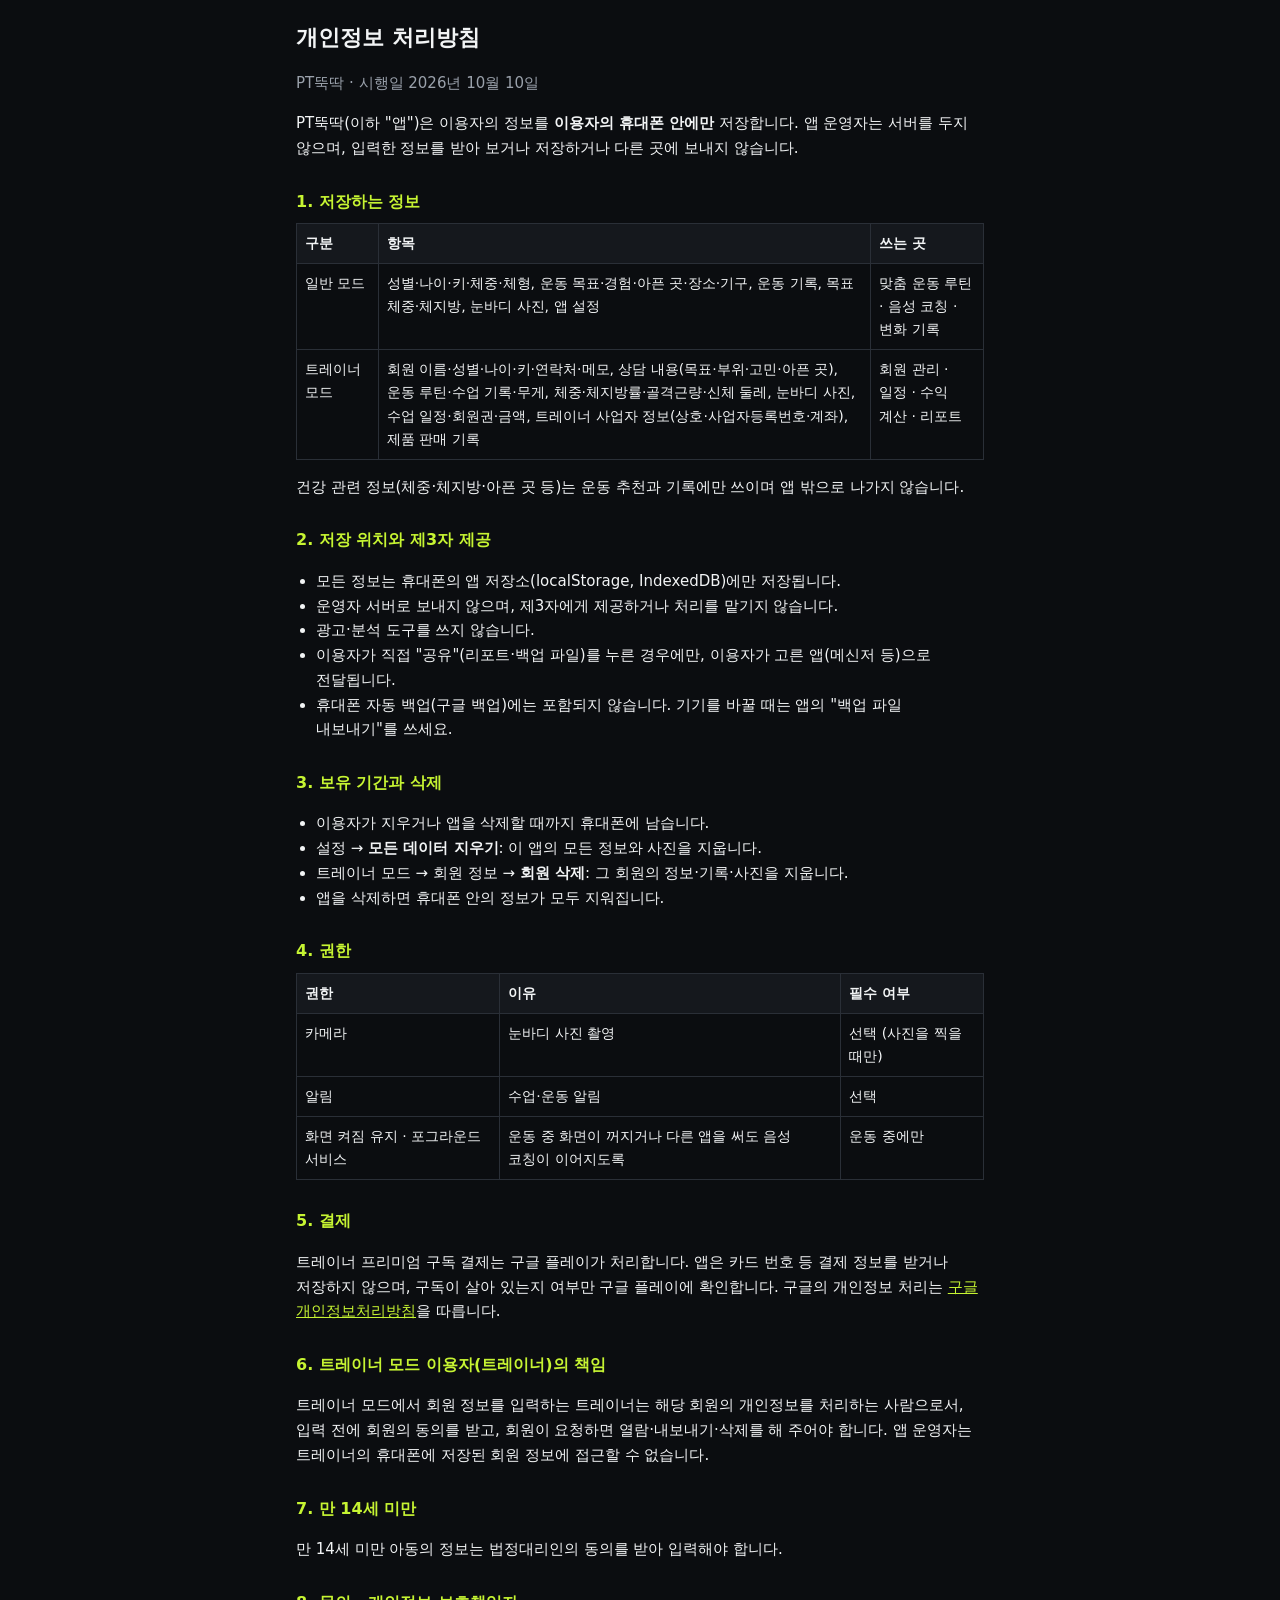
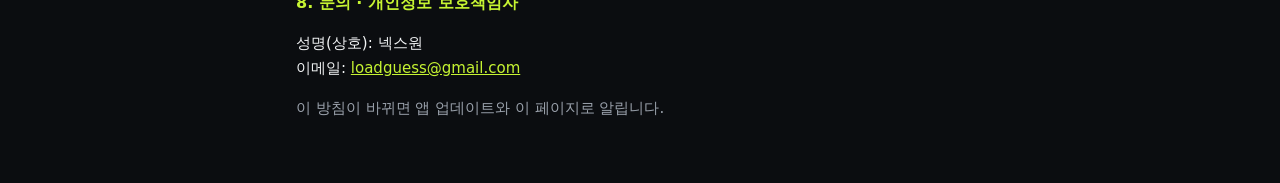
==== privacy.html @ 29074157 "PT뚝딱 개인정보 처리방침 · 이용약관" ====
<!doctype html>
<html lang="ko"><head><meta charset="utf-8"><meta name="viewport" content="width=device-width, initial-scale=1">
<title>PT뚝딱 개인정보 처리방침</title><link rel="stylesheet" href="legal.css"></head>
<body><main>
<h1>개인정보 처리방침</h1>
<p class="sub">PT뚝딱 · 시행일 2026년 10월 10일</p>

<p>PT뚝딱(이하 "앱")은 이용자의 정보를 <b>이용자의 휴대폰 안에만</b> 저장합니다. 앱 운영자는 서버를 두지 않으며, 입력한 정보를 받아 보거나 저장하거나 다른 곳에 보내지 않습니다.</p>

<h2>1. 저장하는 정보</h2>
<table>
<tr><th>구분</th><th>항목</th><th>쓰는 곳</th></tr>
<tr><td>일반 모드</td><td>성별·나이·키·체중·체형, 운동 목표·경험·아픈 곳·장소·기구, 운동 기록, 목표 체중·체지방, 눈바디 사진, 앱 설정</td><td>맞춤 운동 루틴 · 음성 코칭 · 변화 기록</td></tr>
<tr><td>트레이너 모드</td><td>회원 이름·성별·나이·키·연락처·메모, 상담 내용(목표·부위·고민·아픈 곳), 운동 루틴·수업 기록·무게, 체중·체지방률·골격근량·신체 둘레, 눈바디 사진, 수업 일정·회원권·금액, 트레이너 사업자 정보(상호·사업자등록번호·계좌), 제품 판매 기록</td><td>회원 관리 · 일정 · 수익 계산 · 리포트</td></tr>
</table>
<p>건강 관련 정보(체중·체지방·아픈 곳 등)는 운동 추천과 기록에만 쓰이며 앱 밖으로 나가지 않습니다.</p>

<h2>2. 저장 위치와 제3자 제공</h2>
<ul>
<li>모든 정보는 휴대폰의 앱 저장소(localStorage, IndexedDB)에만 저장됩니다.</li>
<li>운영자 서버로 보내지 않으며, 제3자에게 제공하거나 처리를 맡기지 않습니다.</li>
<li>광고·분석 도구를 쓰지 않습니다.</li>
<li>이용자가 직접 "공유"(리포트·백업 파일)를 누른 경우에만, 이용자가 고른 앱(메신저 등)으로 전달됩니다.</li>
<li>휴대폰 자동 백업(구글 백업)에는 포함되지 않습니다. 기기를 바꿀 때는 앱의 "백업 파일 내보내기"를 쓰세요.</li>
</ul>

<h2>3. 보유 기간과 삭제</h2>
<ul>
<li>이용자가 지우거나 앱을 삭제할 때까지 휴대폰에 남습니다.</li>
<li>설정 → <b>모든 데이터 지우기</b>: 이 앱의 모든 정보와 사진을 지웁니다.</li>
<li>트레이너 모드 → 회원 정보 → <b>회원 삭제</b>: 그 회원의 정보·기록·사진을 지웁니다.</li>
<li>앱을 삭제하면 휴대폰 안의 정보가 모두 지워집니다.</li>
</ul>

<h2>4. 권한</h2>
<table>
<tr><th>권한</th><th>이유</th><th>필수 여부</th></tr>
<tr><td>카메라</td><td>눈바디 사진 촬영</td><td>선택 (사진을 찍을 때만)</td></tr>
<tr><td>알림</td><td>수업·운동 알림</td><td>선택</td></tr>
<tr><td>화면 켜짐 유지 · 포그라운드 서비스</td><td>운동 중 화면이 꺼지거나 다른 앱을 써도 음성 코칭이 이어지도록</td><td>운동 중에만</td></tr>
</table>

<h2>5. 결제</h2>
<p>트레이너 프리미엄 구독 결제는 구글 플레이가 처리합니다. 앱은 카드 번호 등 결제 정보를 받거나 저장하지 않으며, 구독이 살아 있는지 여부만 구글 플레이에 확인합니다. 구글의 개인정보 처리는 <a href="https://policies.google.com/privacy" target="_blank" rel="noopener">구글 개인정보처리방침</a>을 따릅니다.</p>

<h2>6. 트레이너 모드 이용자(트레이너)의 책임</h2>
<p>트레이너 모드에서 회원 정보를 입력하는 트레이너는 해당 회원의 개인정보를 처리하는 사람으로서, 입력 전에 회원의 동의를 받고, 회원이 요청하면 열람·내보내기·삭제를 해 주어야 합니다. 앱 운영자는 트레이너의 휴대폰에 저장된 회원 정보에 접근할 수 없습니다.</p>

<h2>7. 만 14세 미만</h2>
<p>만 14세 미만 아동의 정보는 법정대리인의 동의를 받아 입력해야 합니다.</p>

<h2>8. 문의 · 개인정보 보호책임자</h2>
<p>성명(상호): 넥스원<br>이메일: <a href="mailto:loadguess@gmail.com">loadguess@gmail.com</a></p>
<p class="sub">이 방침이 바뀌면 앱 업데이트와 이 페이지로 알립니다.</p>
</main></body></html>
---- legal.css ----
/* 처리방침 · 약관 · 라이선스 — 앱 안(iframe)과 공개 웹 양쪽에서 같은 파일 */
:root { --bg:#0B0D10; --surface:#15181D; --line:#2A2F37; --text:#F2F4F5; --sub:#9AA1AB; --accent:#C6F432; color-scheme:dark; }
* { box-sizing:border-box; }
body { margin:0; background:var(--bg); color:var(--text); font:15px/1.65 system-ui,-apple-system,"Apple SD Gothic Neo","Noto Sans KR",sans-serif; word-break:keep-all; }
main { max-width:720px; margin:0 auto; padding:20px 16px 48px; }
h1 { font-size:22px; margin:0 0 4px; }
h2 { font-size:16px; margin:28px 0 8px; color:var(--accent); }
p, li { color:var(--text); }
.sub, small { color:var(--sub); }
ul { padding-left:20px; }
table { width:100%; border-collapse:collapse; font-size:14px; }
th, td { border:1px solid var(--line); padding:8px; text-align:left; vertical-align:top; }
th { background:var(--surface); }
a { color:var(--accent); }
.todo { background:#3a2a00; color:#FFB547; padding:0 4px; border-radius:4px; }
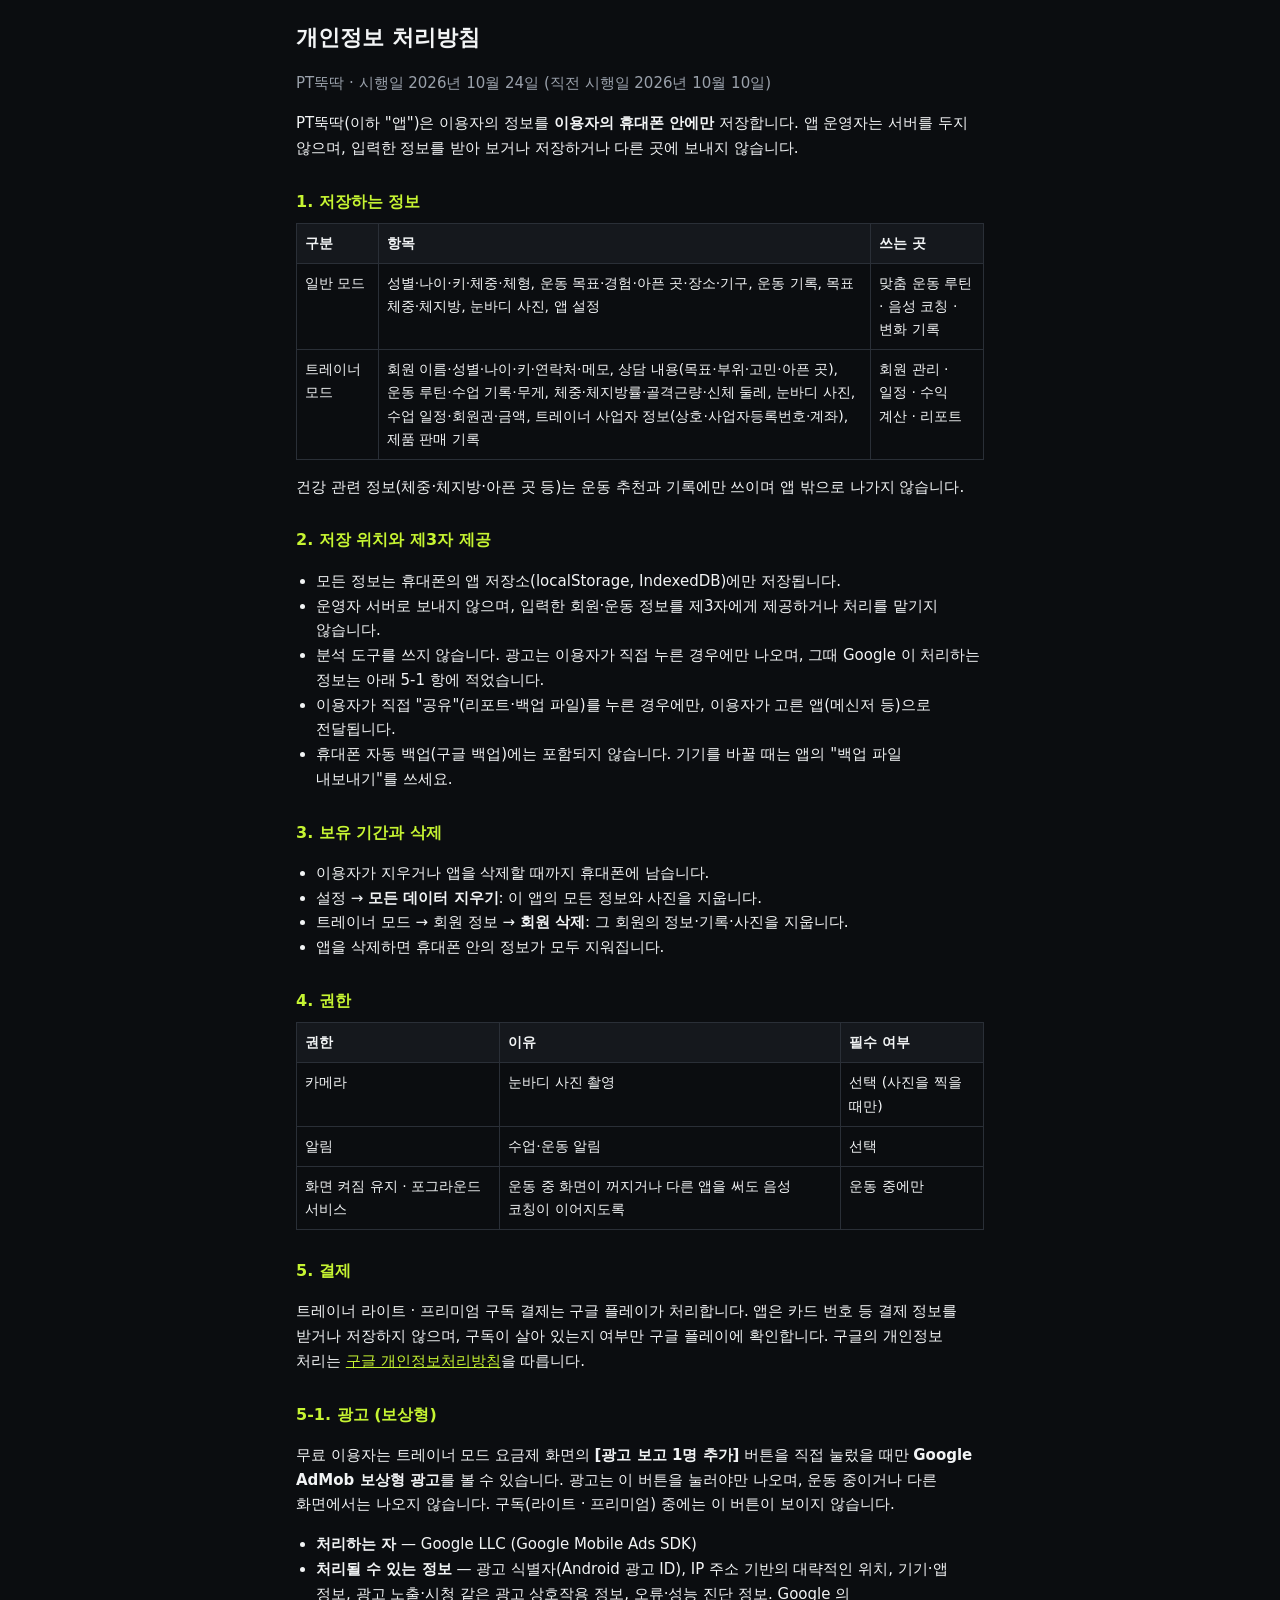
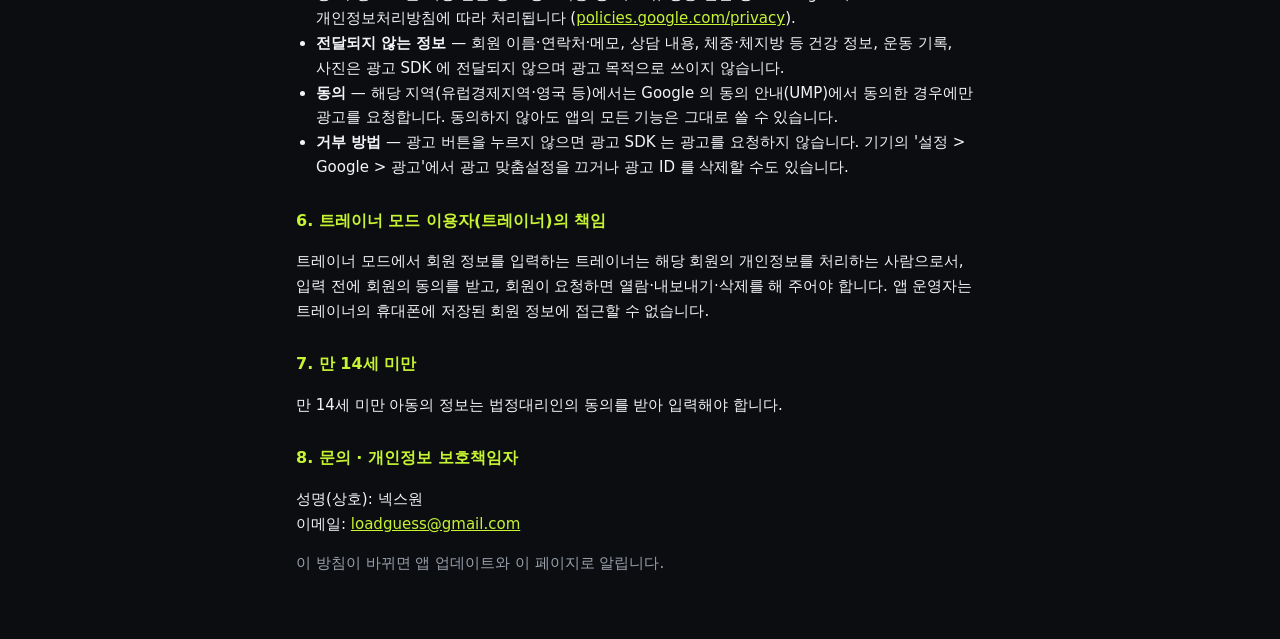
==== commit d70922cd: "방침·약관 개정: 보상형 광고(AdMob) · 라이트 구독 (시행일 2026-10-24) Co-Authored-By: Claude Sonnet 5.5 <noreply@anthrop" ====
--- a/privacy.html
+++ b/privacy.html
@@ -3,7 +3,7 @@
 <title>PT뚝딱 개인정보 처리방침</title><link rel="stylesheet" href="legal.css"></head>
 <body><main>
 <h1>개인정보 처리방침</h1>
-<p class="sub">PT뚝딱 · 시행일 2026년 10월 10일</p>
+<p class="sub">PT뚝딱 · 시행일 2026년 10월 24일 (직전 시행일 2026년 10월 10일)</p>
 
 <p>PT뚝딱(이하 "앱")은 이용자의 정보를 <b>이용자의 휴대폰 안에만</b> 저장합니다. 앱 운영자는 서버를 두지 않으며, 입력한 정보를 받아 보거나 저장하거나 다른 곳에 보내지 않습니다.</p>
 
@@ -18,8 +18,8 @@
 <h2>2. 저장 위치와 제3자 제공</h2>
 <ul>
 <li>모든 정보는 휴대폰의 앱 저장소(localStorage, IndexedDB)에만 저장됩니다.</li>
-<li>운영자 서버로 보내지 않으며, 제3자에게 제공하거나 처리를 맡기지 않습니다.</li>
-<li>광고·분석 도구를 쓰지 않습니다.</li>
+<li>운영자 서버로 보내지 않으며, 입력한 회원·운동 정보를 제3자에게 제공하거나 처리를 맡기지 않습니다.</li>
+<li>분석 도구를 쓰지 않습니다. 광고는 이용자가 직접 누른 경우에만 나오며, 그때 Google 이 처리하는 정보는 아래 5-1 항에 적었습니다.</li>
 <li>이용자가 직접 "공유"(리포트·백업 파일)를 누른 경우에만, 이용자가 고른 앱(메신저 등)으로 전달됩니다.</li>
 <li>휴대폰 자동 백업(구글 백업)에는 포함되지 않습니다. 기기를 바꿀 때는 앱의 "백업 파일 내보내기"를 쓰세요.</li>
 </ul>
@@ -41,7 +41,17 @@
 </table>
 
 <h2>5. 결제</h2>
-<p>트레이너 프리미엄 구독 결제는 구글 플레이가 처리합니다. 앱은 카드 번호 등 결제 정보를 받거나 저장하지 않으며, 구독이 살아 있는지 여부만 구글 플레이에 확인합니다. 구글의 개인정보 처리는 <a href="https://policies.google.com/privacy" target="_blank" rel="noopener">구글 개인정보처리방침</a>을 따릅니다.</p>
+<p>트레이너 라이트 · 프리미엄 구독 결제는 구글 플레이가 처리합니다. 앱은 카드 번호 등 결제 정보를 받거나 저장하지 않으며, 구독이 살아 있는지 여부만 구글 플레이에 확인합니다. 구글의 개인정보 처리는 <a href="https://policies.google.com/privacy" target="_blank" rel="noopener">구글 개인정보처리방침</a>을 따릅니다.</p>
+
+<h2>5-1. 광고 (보상형)</h2>
+<p>무료 이용자는 트레이너 모드 요금제 화면의 <b>[광고 보고 1명 추가]</b> 버튼을 직접 눌렀을 때만 <b>Google AdMob 보상형 광고</b>를 볼 수 있습니다. 광고는 이 버튼을 눌러야만 나오며, 운동 중이거나 다른 화면에서는 나오지 않습니다. 구독(라이트 · 프리미엄) 중에는 이 버튼이 보이지 않습니다.</p>
+<ul>
+<li><b>처리하는 자</b> — Google LLC (Google Mobile Ads SDK)</li>
+<li><b>처리될 수 있는 정보</b> — 광고 식별자(Android 광고 ID), IP 주소 기반의 대략적인 위치, 기기·앱 정보, 광고 노출·시청 같은 광고 상호작용 정보, 오류·성능 진단 정보. Google 의 개인정보처리방침에 따라 처리됩니다 (<a href="https://policies.google.com/privacy">policies.google.com/privacy</a>).</li>
+<li><b>전달되지 않는 정보</b> — 회원 이름·연락처·메모, 상담 내용, 체중·체지방 등 건강 정보, 운동 기록, 사진은 광고 SDK 에 전달되지 않으며 광고 목적으로 쓰이지 않습니다.</li>
+<li><b>동의</b> — 해당 지역(유럽경제지역·영국 등)에서는 Google 의 동의 안내(UMP)에서 동의한 경우에만 광고를 요청합니다. 동의하지 않아도 앱의 모든 기능은 그대로 쓸 수 있습니다.</li>
+<li><b>거부 방법</b> — 광고 버튼을 누르지 않으면 광고 SDK 는 광고를 요청하지 않습니다. 기기의 '설정 &gt; Google &gt; 광고'에서 광고 맞춤설정을 끄거나 광고 ID 를 삭제할 수도 있습니다.</li>
+</ul>
 
 <h2>6. 트레이너 모드 이용자(트레이너)의 책임</h2>
 <p>트레이너 모드에서 회원 정보를 입력하는 트레이너는 해당 회원의 개인정보를 처리하는 사람으로서, 입력 전에 회원의 동의를 받고, 회원이 요청하면 열람·내보내기·삭제를 해 주어야 합니다. 앱 운영자는 트레이너의 휴대폰에 저장된 회원 정보에 접근할 수 없습니다.</p>
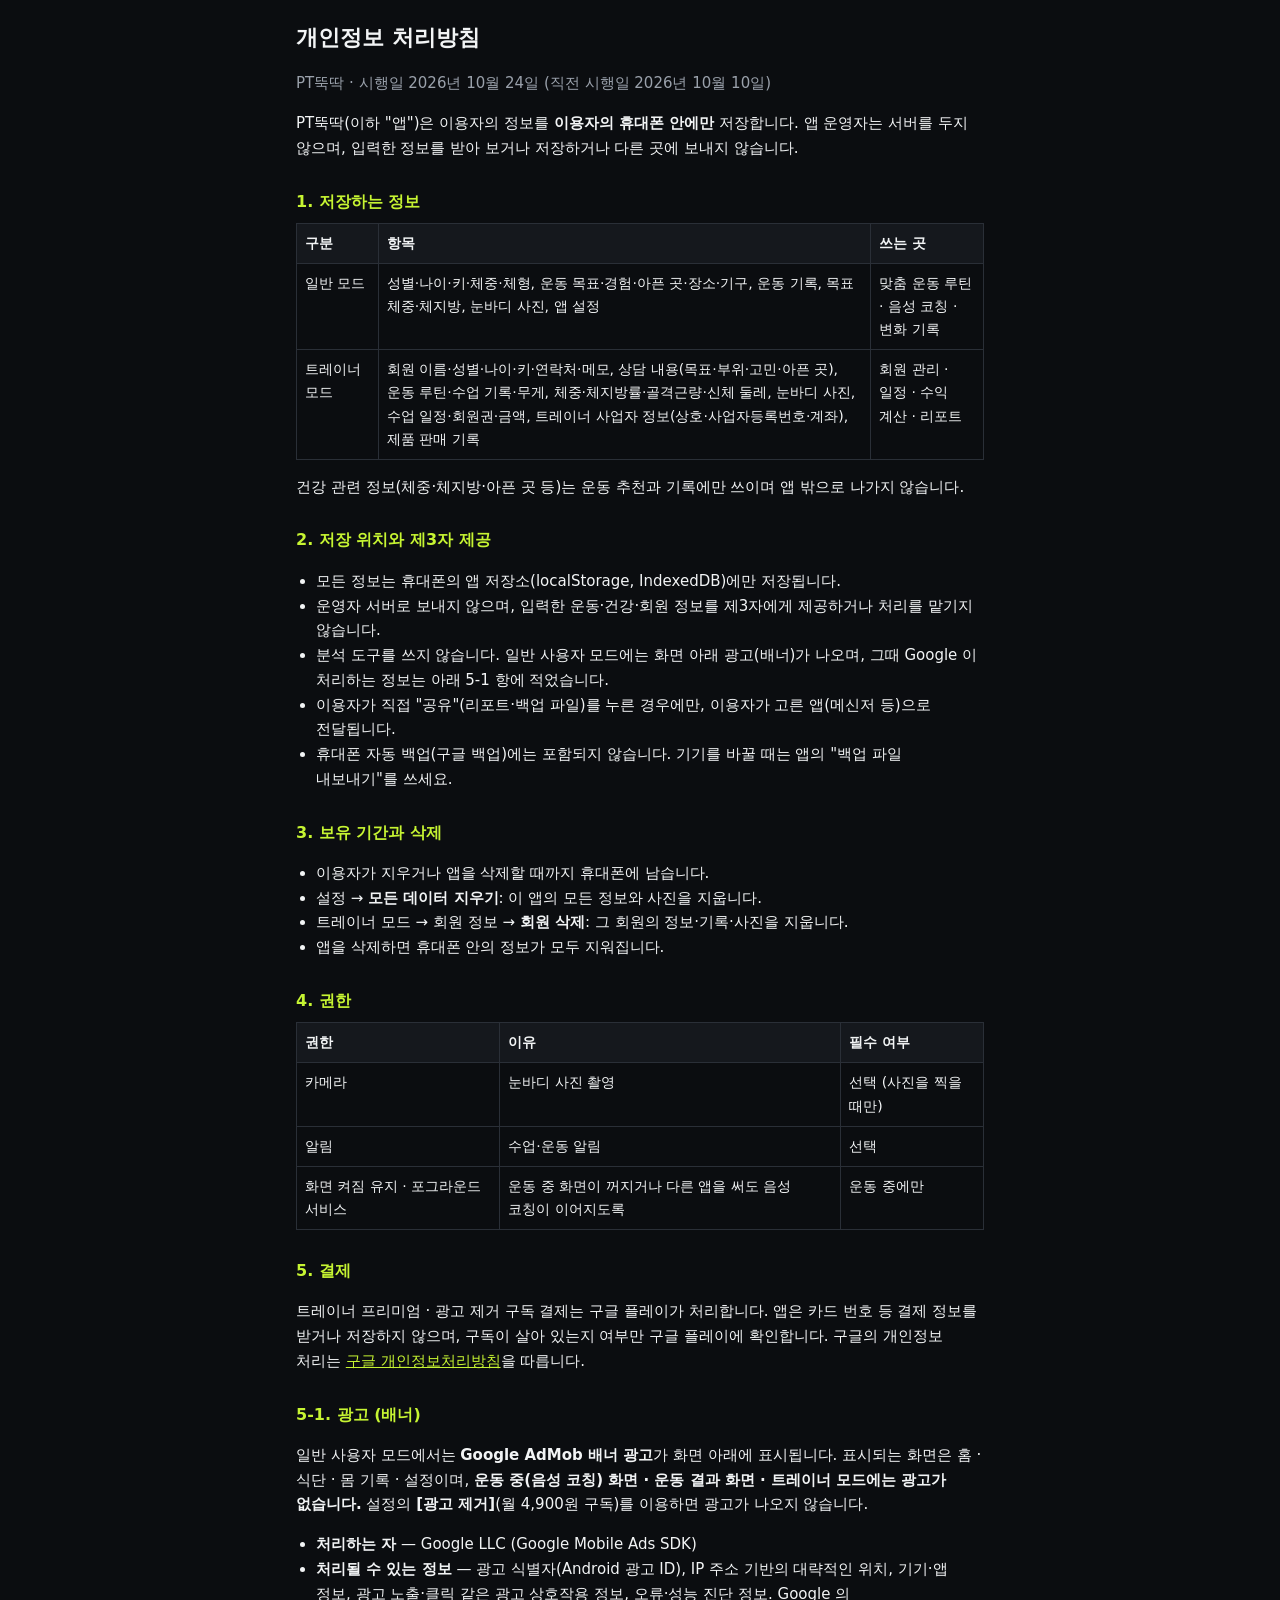
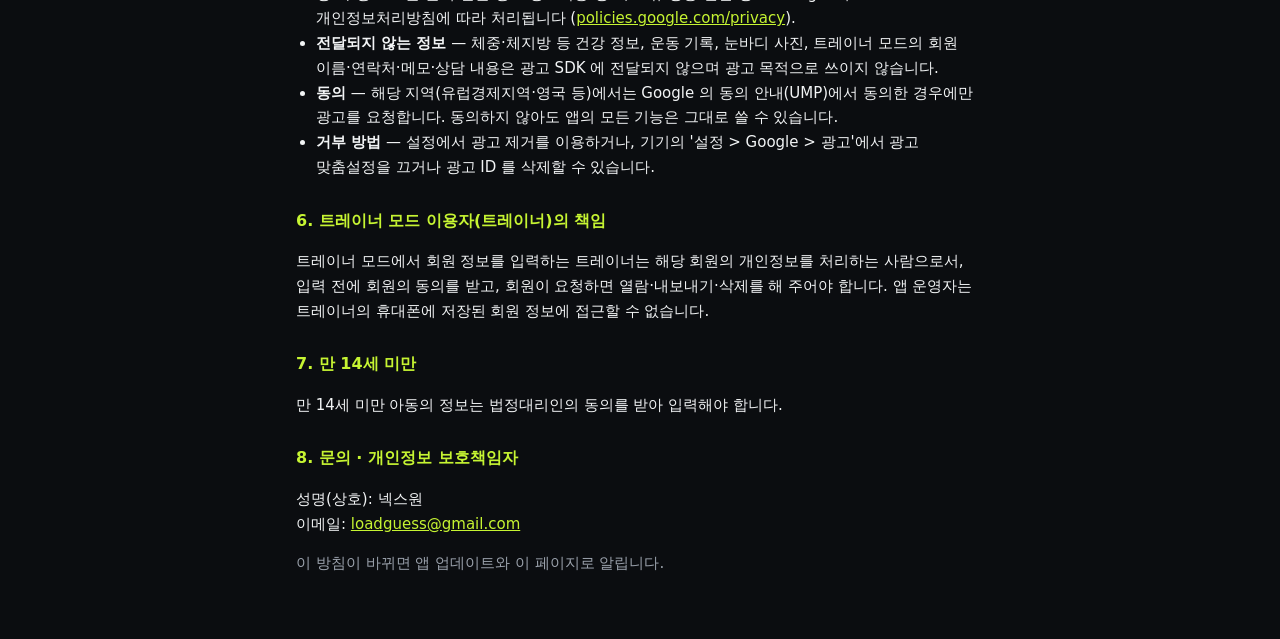
==== commit e605af25: "방침·약관 정정: 일반 사용자 하단 배너 광고 · 광고 제거 구독 (시행일 2026-10-24) Co-Authored-By: Claude Sonnet 5.5 <noreply@ant" ====
--- a/privacy.html
+++ b/privacy.html
@@ -18,8 +18,8 @@
 <h2>2. 저장 위치와 제3자 제공</h2>
 <ul>
 <li>모든 정보는 휴대폰의 앱 저장소(localStorage, IndexedDB)에만 저장됩니다.</li>
-<li>운영자 서버로 보내지 않으며, 입력한 회원·운동 정보를 제3자에게 제공하거나 처리를 맡기지 않습니다.</li>
-<li>분석 도구를 쓰지 않습니다. 광고는 이용자가 직접 누른 경우에만 나오며, 그때 Google 이 처리하는 정보는 아래 5-1 항에 적었습니다.</li>
+<li>운영자 서버로 보내지 않으며, 입력한 운동·건강·회원 정보를 제3자에게 제공하거나 처리를 맡기지 않습니다.</li>
+<li>분석 도구를 쓰지 않습니다. 일반 사용자 모드에는 화면 아래 광고(배너)가 나오며, 그때 Google 이 처리하는 정보는 아래 5-1 항에 적었습니다.</li>
 <li>이용자가 직접 "공유"(리포트·백업 파일)를 누른 경우에만, 이용자가 고른 앱(메신저 등)으로 전달됩니다.</li>
 <li>휴대폰 자동 백업(구글 백업)에는 포함되지 않습니다. 기기를 바꿀 때는 앱의 "백업 파일 내보내기"를 쓰세요.</li>
 </ul>
@@ -41,16 +41,16 @@
 </table>
 
 <h2>5. 결제</h2>
-<p>트레이너 라이트 · 프리미엄 구독 결제는 구글 플레이가 처리합니다. 앱은 카드 번호 등 결제 정보를 받거나 저장하지 않으며, 구독이 살아 있는지 여부만 구글 플레이에 확인합니다. 구글의 개인정보 처리는 <a href="https://policies.google.com/privacy" target="_blank" rel="noopener">구글 개인정보처리방침</a>을 따릅니다.</p>
+<p>트레이너 프리미엄 · 광고 제거 구독 결제는 구글 플레이가 처리합니다. 앱은 카드 번호 등 결제 정보를 받거나 저장하지 않으며, 구독이 살아 있는지 여부만 구글 플레이에 확인합니다. 구글의 개인정보 처리는 <a href="https://policies.google.com/privacy" target="_blank" rel="noopener">구글 개인정보처리방침</a>을 따릅니다.</p>
 
-<h2>5-1. 광고 (보상형)</h2>
-<p>무료 이용자는 트레이너 모드 요금제 화면의 <b>[광고 보고 1명 추가]</b> 버튼을 직접 눌렀을 때만 <b>Google AdMob 보상형 광고</b>를 볼 수 있습니다. 광고는 이 버튼을 눌러야만 나오며, 운동 중이거나 다른 화면에서는 나오지 않습니다. 구독(라이트 · 프리미엄) 중에는 이 버튼이 보이지 않습니다.</p>
+<h2>5-1. 광고 (배너)</h2>
+<p>일반 사용자 모드에서는 <b>Google AdMob 배너 광고</b>가 화면 아래에 표시됩니다. 표시되는 화면은 홈 · 식단 · 몸 기록 · 설정이며, <b>운동 중(음성 코칭) 화면 · 운동 결과 화면 · 트레이너 모드에는 광고가 없습니다.</b> 설정의 <b>[광고 제거]</b>(월 4,900원 구독)를 이용하면 광고가 나오지 않습니다.</p>
 <ul>
 <li><b>처리하는 자</b> — Google LLC (Google Mobile Ads SDK)</li>
-<li><b>처리될 수 있는 정보</b> — 광고 식별자(Android 광고 ID), IP 주소 기반의 대략적인 위치, 기기·앱 정보, 광고 노출·시청 같은 광고 상호작용 정보, 오류·성능 진단 정보. Google 의 개인정보처리방침에 따라 처리됩니다 (<a href="https://policies.google.com/privacy">policies.google.com/privacy</a>).</li>
-<li><b>전달되지 않는 정보</b> — 회원 이름·연락처·메모, 상담 내용, 체중·체지방 등 건강 정보, 운동 기록, 사진은 광고 SDK 에 전달되지 않으며 광고 목적으로 쓰이지 않습니다.</li>
+<li><b>처리될 수 있는 정보</b> — 광고 식별자(Android 광고 ID), IP 주소 기반의 대략적인 위치, 기기·앱 정보, 광고 노출·클릭 같은 광고 상호작용 정보, 오류·성능 진단 정보. Google 의 개인정보처리방침에 따라 처리됩니다 (<a href="https://policies.google.com/privacy">policies.google.com/privacy</a>).</li>
+<li><b>전달되지 않는 정보</b> — 체중·체지방 등 건강 정보, 운동 기록, 눈바디 사진, 트레이너 모드의 회원 이름·연락처·메모·상담 내용은 광고 SDK 에 전달되지 않으며 광고 목적으로 쓰이지 않습니다.</li>
 <li><b>동의</b> — 해당 지역(유럽경제지역·영국 등)에서는 Google 의 동의 안내(UMP)에서 동의한 경우에만 광고를 요청합니다. 동의하지 않아도 앱의 모든 기능은 그대로 쓸 수 있습니다.</li>
-<li><b>거부 방법</b> — 광고 버튼을 누르지 않으면 광고 SDK 는 광고를 요청하지 않습니다. 기기의 '설정 &gt; Google &gt; 광고'에서 광고 맞춤설정을 끄거나 광고 ID 를 삭제할 수도 있습니다.</li>
+<li><b>거부 방법</b> — 설정에서 광고 제거를 이용하거나, 기기의 '설정 &gt; Google &gt; 광고'에서 광고 맞춤설정을 끄거나 광고 ID 를 삭제할 수 있습니다.</li>
 </ul>
 
 <h2>6. 트레이너 모드 이용자(트레이너)의 책임</h2>
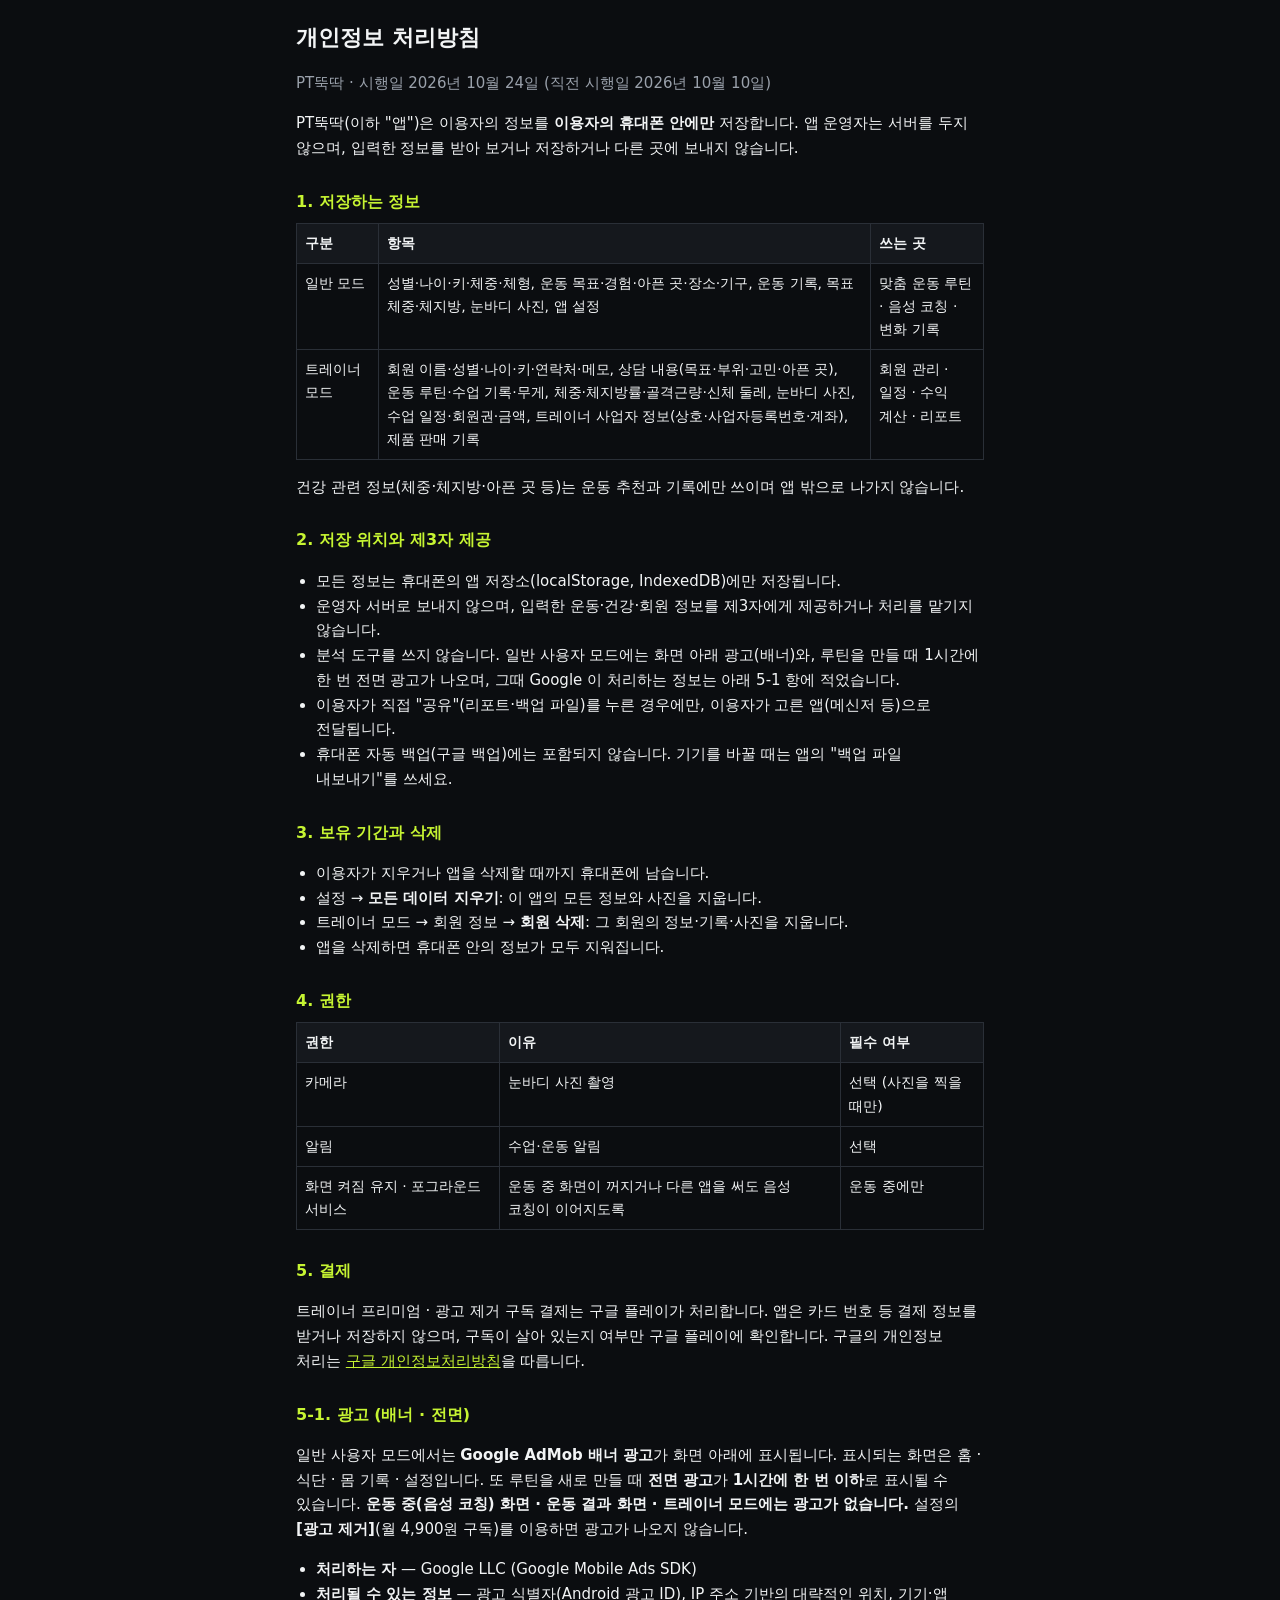
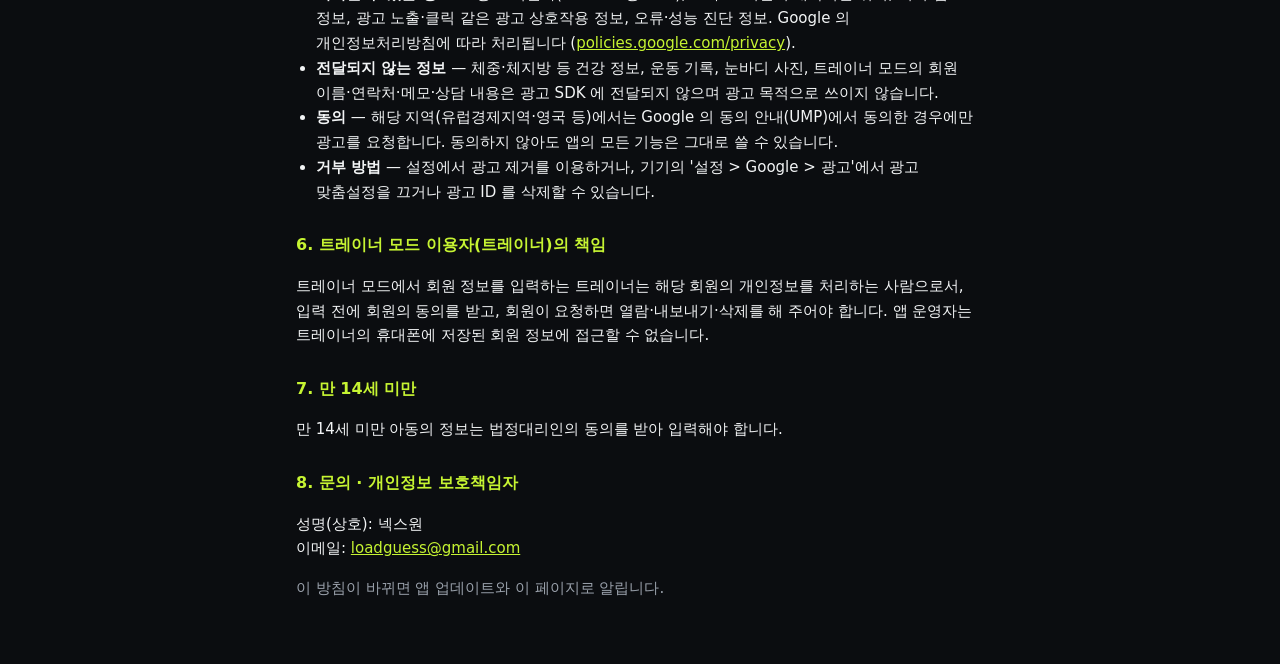
==== commit 3c85592d: "방침·약관 개정: 루틴 만들 때 전면 광고(AdMob, 1시간에 1회 이하) Co-Authored-By: Claude Sonnet 5.5 <noreply@anthropic.com>" ====
--- a/privacy.html
+++ b/privacy.html
@@ -19,7 +19,7 @@
 <ul>
 <li>모든 정보는 휴대폰의 앱 저장소(localStorage, IndexedDB)에만 저장됩니다.</li>
 <li>운영자 서버로 보내지 않으며, 입력한 운동·건강·회원 정보를 제3자에게 제공하거나 처리를 맡기지 않습니다.</li>
-<li>분석 도구를 쓰지 않습니다. 일반 사용자 모드에는 화면 아래 광고(배너)가 나오며, 그때 Google 이 처리하는 정보는 아래 5-1 항에 적었습니다.</li>
+<li>분석 도구를 쓰지 않습니다. 일반 사용자 모드에는 화면 아래 광고(배너)와, 루틴을 만들 때 1시간에 한 번 전면 광고가 나오며, 그때 Google 이 처리하는 정보는 아래 5-1 항에 적었습니다.</li>
 <li>이용자가 직접 "공유"(리포트·백업 파일)를 누른 경우에만, 이용자가 고른 앱(메신저 등)으로 전달됩니다.</li>
 <li>휴대폰 자동 백업(구글 백업)에는 포함되지 않습니다. 기기를 바꿀 때는 앱의 "백업 파일 내보내기"를 쓰세요.</li>
 </ul>
@@ -43,8 +43,8 @@
 <h2>5. 결제</h2>
 <p>트레이너 프리미엄 · 광고 제거 구독 결제는 구글 플레이가 처리합니다. 앱은 카드 번호 등 결제 정보를 받거나 저장하지 않으며, 구독이 살아 있는지 여부만 구글 플레이에 확인합니다. 구글의 개인정보 처리는 <a href="https://policies.google.com/privacy" target="_blank" rel="noopener">구글 개인정보처리방침</a>을 따릅니다.</p>
 
-<h2>5-1. 광고 (배너)</h2>
-<p>일반 사용자 모드에서는 <b>Google AdMob 배너 광고</b>가 화면 아래에 표시됩니다. 표시되는 화면은 홈 · 식단 · 몸 기록 · 설정이며, <b>운동 중(음성 코칭) 화면 · 운동 결과 화면 · 트레이너 모드에는 광고가 없습니다.</b> 설정의 <b>[광고 제거]</b>(월 4,900원 구독)를 이용하면 광고가 나오지 않습니다.</p>
+<h2>5-1. 광고 (배너 · 전면)</h2>
+<p>일반 사용자 모드에서는 <b>Google AdMob 배너 광고</b>가 화면 아래에 표시됩니다. 표시되는 화면은 홈 · 식단 · 몸 기록 · 설정입니다. 또 루틴을 새로 만들 때 <b>전면 광고</b>가 <b>1시간에 한 번 이하</b>로 표시될 수 있습니다. <b>운동 중(음성 코칭) 화면 · 운동 결과 화면 · 트레이너 모드에는 광고가 없습니다.</b> 설정의 <b>[광고 제거]</b>(월 4,900원 구독)를 이용하면 광고가 나오지 않습니다.</p>
 <ul>
 <li><b>처리하는 자</b> — Google LLC (Google Mobile Ads SDK)</li>
 <li><b>처리될 수 있는 정보</b> — 광고 식별자(Android 광고 ID), IP 주소 기반의 대략적인 위치, 기기·앱 정보, 광고 노출·클릭 같은 광고 상호작용 정보, 오류·성능 진단 정보. Google 의 개인정보처리방침에 따라 처리됩니다 (<a href="https://policies.google.com/privacy">policies.google.com/privacy</a>).</li>
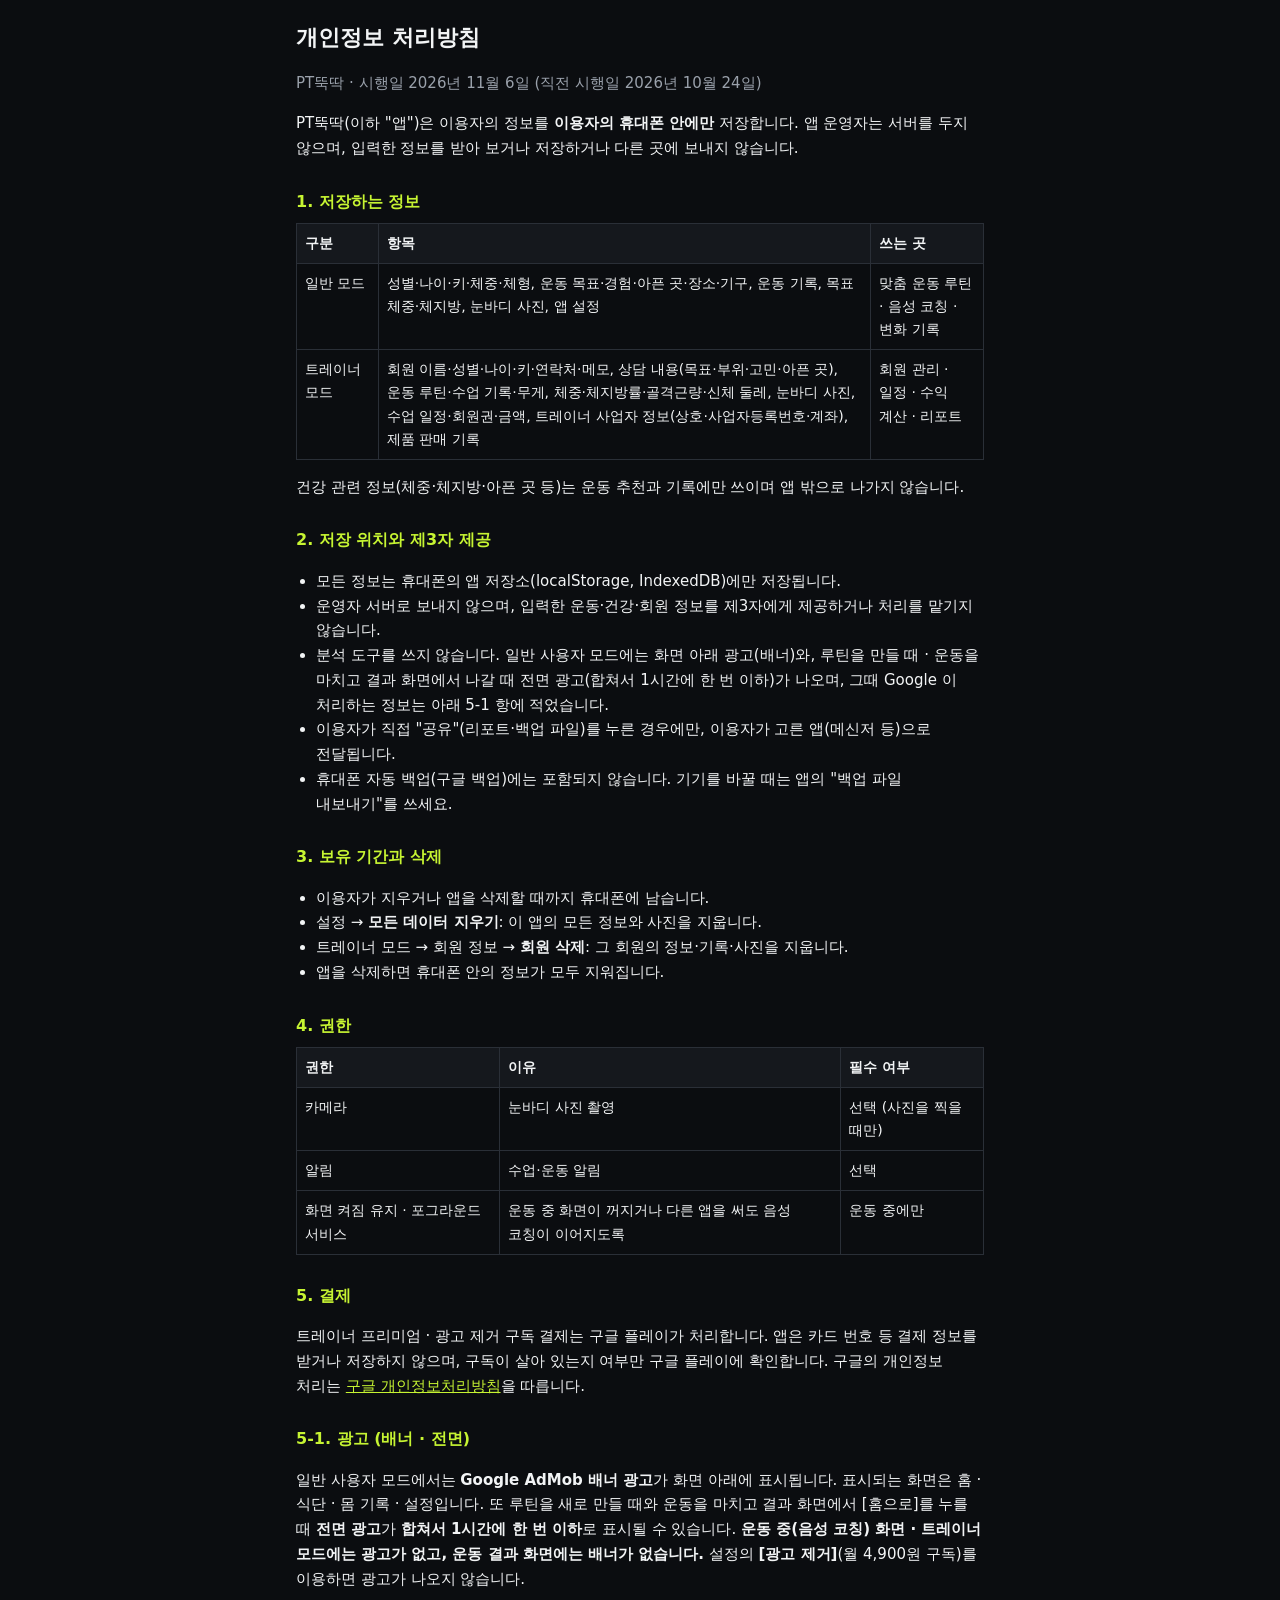
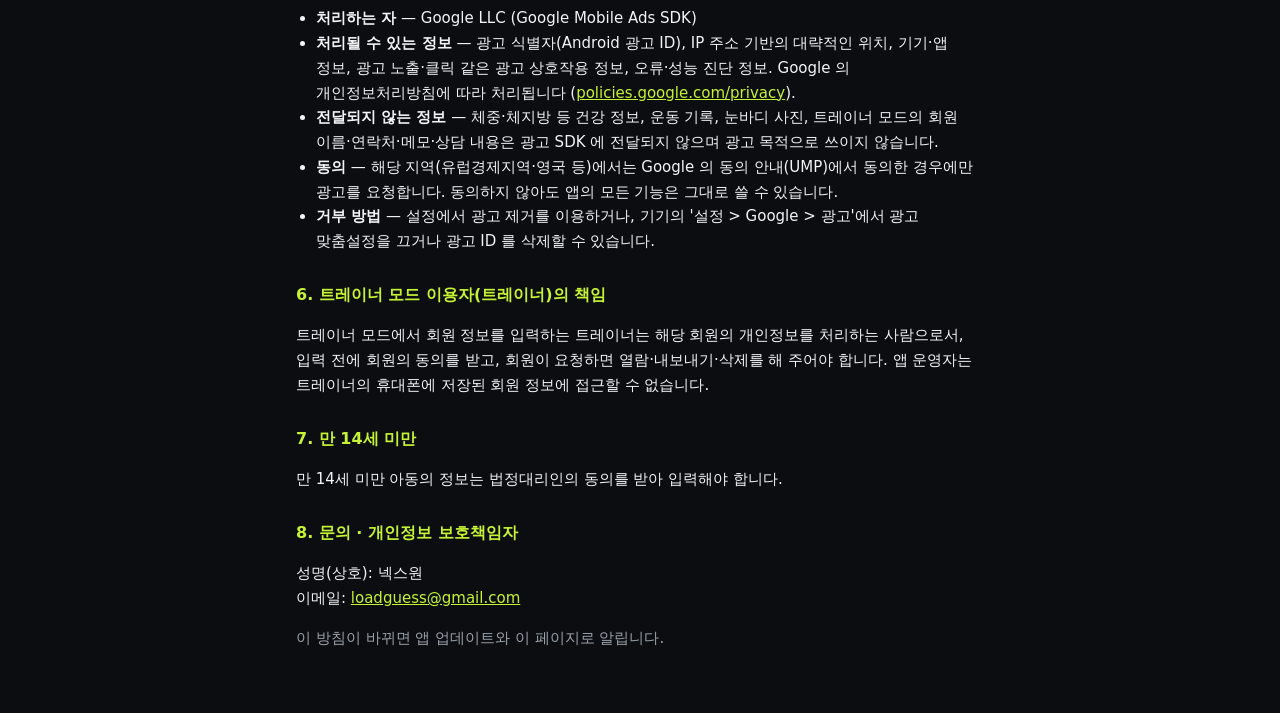
==== commit eca5b082: "운동 결과 화면에서 나갈 때 전면 광고 추가(합쳐서 1시간 1회)" ====
--- a/privacy.html
+++ b/privacy.html
@@ -3,7 +3,7 @@
 <title>PT뚝딱 개인정보 처리방침</title><link rel="stylesheet" href="legal.css"></head>
 <body><main>
 <h1>개인정보 처리방침</h1>
-<p class="sub">PT뚝딱 · 시행일 2026년 10월 24일 (직전 시행일 2026년 10월 10일)</p>
+<p class="sub">PT뚝딱 · 시행일 2026년 11월 6일 (직전 시행일 2026년 10월 24일)</p>
 
 <p>PT뚝딱(이하 "앱")은 이용자의 정보를 <b>이용자의 휴대폰 안에만</b> 저장합니다. 앱 운영자는 서버를 두지 않으며, 입력한 정보를 받아 보거나 저장하거나 다른 곳에 보내지 않습니다.</p>
 
@@ -19,7 +19,7 @@
 <ul>
 <li>모든 정보는 휴대폰의 앱 저장소(localStorage, IndexedDB)에만 저장됩니다.</li>
 <li>운영자 서버로 보내지 않으며, 입력한 운동·건강·회원 정보를 제3자에게 제공하거나 처리를 맡기지 않습니다.</li>
-<li>분석 도구를 쓰지 않습니다. 일반 사용자 모드에는 화면 아래 광고(배너)와, 루틴을 만들 때 1시간에 한 번 전면 광고가 나오며, 그때 Google 이 처리하는 정보는 아래 5-1 항에 적었습니다.</li>
+<li>분석 도구를 쓰지 않습니다. 일반 사용자 모드에는 화면 아래 광고(배너)와, 루틴을 만들 때 · 운동을 마치고 결과 화면에서 나갈 때 전면 광고(합쳐서 1시간에 한 번 이하)가 나오며, 그때 Google 이 처리하는 정보는 아래 5-1 항에 적었습니다.</li>
 <li>이용자가 직접 "공유"(리포트·백업 파일)를 누른 경우에만, 이용자가 고른 앱(메신저 등)으로 전달됩니다.</li>
 <li>휴대폰 자동 백업(구글 백업)에는 포함되지 않습니다. 기기를 바꿀 때는 앱의 "백업 파일 내보내기"를 쓰세요.</li>
 </ul>
@@ -44,7 +44,7 @@
 <p>트레이너 프리미엄 · 광고 제거 구독 결제는 구글 플레이가 처리합니다. 앱은 카드 번호 등 결제 정보를 받거나 저장하지 않으며, 구독이 살아 있는지 여부만 구글 플레이에 확인합니다. 구글의 개인정보 처리는 <a href="https://policies.google.com/privacy" target="_blank" rel="noopener">구글 개인정보처리방침</a>을 따릅니다.</p>
 
 <h2>5-1. 광고 (배너 · 전면)</h2>
-<p>일반 사용자 모드에서는 <b>Google AdMob 배너 광고</b>가 화면 아래에 표시됩니다. 표시되는 화면은 홈 · 식단 · 몸 기록 · 설정입니다. 또 루틴을 새로 만들 때 <b>전면 광고</b>가 <b>1시간에 한 번 이하</b>로 표시될 수 있습니다. <b>운동 중(음성 코칭) 화면 · 운동 결과 화면 · 트레이너 모드에는 광고가 없습니다.</b> 설정의 <b>[광고 제거]</b>(월 4,900원 구독)를 이용하면 광고가 나오지 않습니다.</p>
+<p>일반 사용자 모드에서는 <b>Google AdMob 배너 광고</b>가 화면 아래에 표시됩니다. 표시되는 화면은 홈 · 식단 · 몸 기록 · 설정입니다. 또 루틴을 새로 만들 때와 운동을 마치고 결과 화면에서 [홈으로]를 누를 때 <b>전면 광고</b>가 <b>합쳐서 1시간에 한 번 이하</b>로 표시될 수 있습니다. <b>운동 중(음성 코칭) 화면 · 트레이너 모드에는 광고가 없고, 운동 결과 화면에는 배너가 없습니다.</b> 설정의 <b>[광고 제거]</b>(월 4,900원 구독)를 이용하면 광고가 나오지 않습니다.</p>
 <ul>
 <li><b>처리하는 자</b> — Google LLC (Google Mobile Ads SDK)</li>
 <li><b>처리될 수 있는 정보</b> — 광고 식별자(Android 광고 ID), IP 주소 기반의 대략적인 위치, 기기·앱 정보, 광고 노출·클릭 같은 광고 상호작용 정보, 오류·성능 진단 정보. Google 의 개인정보처리방침에 따라 처리됩니다 (<a href="https://policies.google.com/privacy">policies.google.com/privacy</a>).</li>
